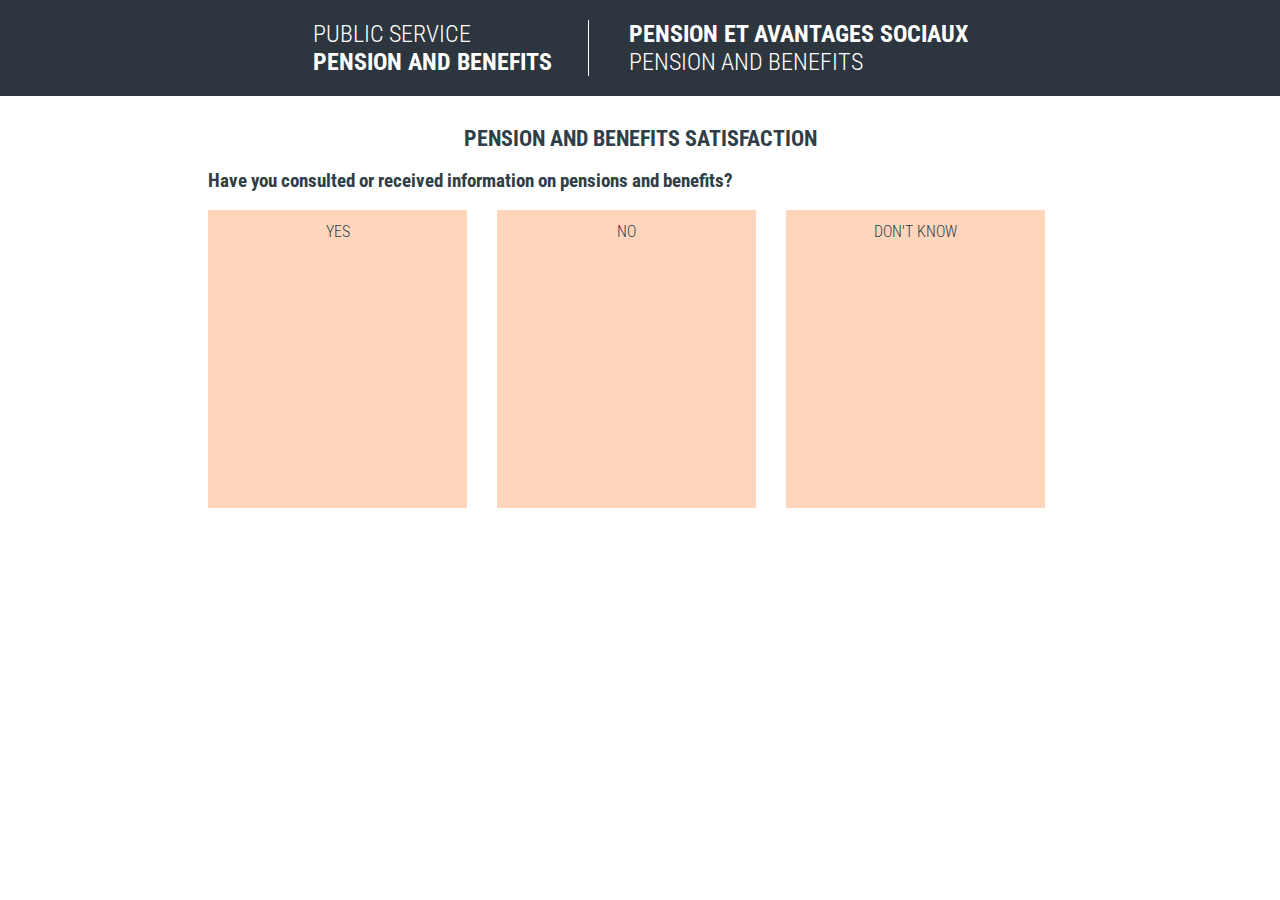
==== feedback.html @ 2e22b11c "Merge pull request #13 from Crazymomon/master" ====
<html class="">
  <head>
    <meta charset="utf-8">
    <meta http-equiv="x-ua-compatible" content="ie=edge">
    <title>Pension and benefits - Feedback</title>
    <meta name="description" content="The Treasury Board of Canada Secretariat would like your feedback on the information available on pensions and benefits.">
    <meta name="viewport" content="user-scalable=no, width=device-width, initial-scale=1, maximum-scale=1">
    <meta name="author" content="PBS">

  <!-- --------------------------- CSS -------------------------->
    <link rel="stylesheet" href="css/main.css">
    <link rel="stylesheet" href="css/feedback.css">
  </head>

  <!-- --------------------------- BODY -------------------------- -->
  <body>
      <header>
   		<h2>Public service<br><span>pension and benefits</span></h2>

        <h2><span>Pension et avantages sociaux</span><br>pension and benefits</h2>
    </header>
    <section>
        <h1>Pension and benefits Satisfaction</h1>
        <div id="questions">
            <div id="q1">
                <h3>Have you consulted or received information on pensions and benefits?</h3>
                    <form class="feedbackform">
                        <label class="lab">
                            <input class="option" type="radio" name="question1" value=y>
                            <div><span>yes</span></div>
                        </label>
                        <label class="lab">
                            <input class="option" type="radio" name="question1" value=n>
                            <div>no</div>
                        </label>

                        <label class="lab">
                            <input class="option" type="radio" name="question1" value=dk>
                            <div>Don't know</div>
                        </label>
                    </form>
            </div>

            <div id="q2">
                <h3>Question 2?</h3>
                    <form class="feedbackform">
                        <label class="lab">
                            <input class="option" type="radio" name="question1" value=y>
                            <div>yes</div>
                        </label>
                        <label class="lab">
                            <input class="option" type="radio" name="question1" value=n>
                            <div>no</div>
                        </label>

                        <label class="lab">
                            <input class="option" type="radio" name="question1" value=dk>
                            <div>Don't know</div>
                        </label>
                    </form>
            </div>
            <div id="q3">
                <h3>Question 3?</h3>
                    <form class="feedbackform">
                        <label class="lab">
                            <input class="option" type="radio" name="question1" value=y>
                            <div>yes</div>
                        </label>
                        <label class="lab">
                            <input class="option" type="radio" name="question1" value=n>
                            <div>no</div>
                        </label>

                        <label class="lab">
                            <input class="option" type="radio" name="question1" value=dk>
                            <div>Don't know</div>
                        </label>
                    </form>
            </div>
        </div>
    </section>

    <!-- ---------------------------- JAVASCRIPT SOURCES -------------------------------- -->

    <script src="https://ajax.googleapis.com/ajax/libs/jquery/3.4.0/jquery.min.js"></script>
    <script src="src/feedback.js"></script>
  </body>
</html>
---- css/main.css ----
/* PBS FONTS */
@import url('https://fonts.googleapis.com/css?family=Roboto+Condensed:300,500,700&display=swap');
/* font-family: 'Roboto Condensed', sans-serif; * /
/* font-weight: 300, 400 */

/* ----------------- Base ----------------- */
* {
  -moz-box-sizing: border-box;
  -webkit-box-sizing: border-box;
  box-sizing: border-box;
}
html {
  overflow-y: scroll;
  overflow-x: hidden;
  background: #fff;
  scroll-behavior: smooth; /* To smooth scroll to top button */
}
html.dragging body {
  -moz-user-select: none;
  -webkit-user-select: none;
  -ms-user-select: none;
  user-select: none;
}
body {
  position: relative;
  font-family: 'Roboto Condensed', sans-serif; /* PBS font - CRz */
  font-size: 16px;
  font-weight: 300;
  /* line-height: 1.5; */ /* CRz */
  color: #303e48; /* PBS main text color */
  margin:0; padding: 0 0 50px;
}

/* ------------------ Clearfix ----------------------*/

.cf:before,
.cf:after {
  content: " ";
  display: table;
}
.cf:after {
  clear: both;
}

/* ---------------- Material icons -----------------*/

.material-icons {
  display: inline-block;
  vertical-align: top;
  line-height: inherit;
  font-size: inherit;
}

/* ------------------- BUTTONS -------------------- */
/*.individualWidth{
  width:100%;
}*/ /* deleted by CRz */

/* Animated fade in/out buttons */
button{
    -webkit-transition: all 0.1s ease-out;
  -moz-transition: all 0.1s ease-out;
  -ms-transition: all 0.1s ease-out;
  -o-transition: all 0.1s ease-out;
  transition: all 0.1s ease-out;
}

/* Webstats statistics button */
#statsContainer{margin-bottom: 100px;}
#stats{
    background: #303e48;
    color:#fff;
    font-weight: 700;
    border:none;
    padding: 1em 0;
    width:200px;
    text-transform: uppercase;
    cursor: pointer;
    outline:none;
    display: inline-block;
}

#stats{float:left;}

#stats:hover{
    background-color:#4a5e6d;
}

#personcontainer{
    position:fixed; bottom: 0;
    width:100%;
    text-align:center;
    z-index:1000;

}
#person, #summary{
  margin 0 auto;
  width:80%;
  display: inline-block;
  border: 0;
  outline: 0;
  padding: 0px 15px;
  font-weight: 700;
  text-align: center;
  white-space: nowrap;
  color: #fff;
  -ms-touch-action: manipulation;
  touch-action: manipulation;
  cursor: pointer;
  -webkit-user-select: none;
  -moz-user-select: none;
  -ms-user-select: none;
  user-select: none;
  padding:20px 0;
  -webkit-box-shadow: 0px -5px 12px 1px rgba(0,0,0,0.63);
    -moz-box-shadow: 0px -5px 12px 1px rgba(0,0,0,0.63);
    box-shadow: 0px -5px 12px 1px rgba(0,0,0,0.63);
    float:left;
}
#person{background: #303e48;}
#person:hover{
   background-color:#4a5e6d;
}
#summary{
    background: #ef4144;
    width:20%;
    float:right;
    }
#summary:hover{background-color: #fe5b5d}

#scrollToTopContainer{
    position:fixed; bottom: 100px; right: 0;
    width:50px;
    text-align:center;
    z-index:1000;
}
#scrollToTop{
    display: none;
    background: #fff;
    font-size: 2em;
    line-height:.5em;
    font-weight: 700;
    height:75px;
    border: 0;
    outline: 0;
    cursor: pointer;
  }

.btn:focus,
.btn:hover,
.btn:active { outline: 0;}


/* ------------------- Forms --------------------*/

.form-control {
  display: block;
  width: 100%;
  height: 40px;
  padding: 5px 15px;
  font-size: 16px;
  line-height: 26px;
  color: inherit;
  background: #fff;
  border: 2px solid #e5e5e5;
  border-radius: 4px;
  -webkit-appearance: none;
  -moz-appearance: none;
  -o-appearance: none;
  appearance: none;
}
/*select.form-control {
  padding-right: 40px;
  cursor: pointer;
}*/
select.form-control::-ms-expand {
  display: none;
}
.form-control:focus {
  outline: 0;
  border-color: #4a9ff9;
}

/*------------------------- Header ---------------------------- */

header {
    background: #2d363e;
  padding: 30px auto;
  text-align: center;
  color: #fff;
}
header .logo {
  max-width: 240px;
  margin: 60px auto 60px auto;
}

header .logo svg {
  width: 100%;
  height: 100%;
}
header h2 {
display: inline-block;
font-size:1.5em;
font-weight: 300;
text-transform: uppercase;
text-align: left;
}
header h2:first-of-type{
    border-right: 1px solid #fff;
    padding-right: 1.5em;}
header h2:last-of-type{
    padding-left:1.5em;
}
header h2 span{
font-weight: 700 !important;
}
@media screen and (max-width: 960px) {
header{text-align: left; padding-left:3%;}
}
@media screen and (max-width: 720px) {
header h2 {font-size:1em;}
/* Replace button text for EOD (End od day), shorter text for mobile */
#summary span{display: none;}
#summary:after {content: 'EOD';}
}

@media screen and (max-width: 450px) {
header h2 {font-size:.7em;}
#person, #summary{ padding:30px 0;}
}

/* --------------- Section ---------------- */

section {
  margin: 30px auto;
  padding-top: 0;
  max-width: 940px;
  padding: 0 3%;
  text-align: left;
}
section h1{
    font-size:1.35em;
    text-transform: uppercase;
    text-align:center;
}

@media (max-width: 600px) {
  section.demo {
    border-top: 0;
  }
}

/* ------------- Webstats box ---------------*/
#webStats{
    background: #4d5b65;
    font-weight: 300 !important;
    color: #fff;
    padding:15px;
}

#webStats b, #webStats u{
    font-weight: 300;
    text-decoration: none;

}


/* Search and Add tiles */
.controls {
    width:100%;
  margin: 30px 0;
}
/* Search */
.control {
  position: relative;
  display:inline-block;
  width: 47%;
  padding: 0;
  margin-right:7%;
}
.control-icon {
  position: absolute;
  left: 10px;
  top: 0;
  width: 40px;
  height: 40px;
  line-height: 40px;
  text-align: center;
  z-index: 2;
  pointer-events: none;
}
.add-tile-container{
    display:inline-block;
    width:47%; margin-right:-2%;
}

input[type=text], select {
font-family: 'Roboto Condensed', sans-serif;
  width: 100%;
  padding: 12px 20px;
  margin: 8px 0;
  display: inline-block;
  border: none;
  border-radius: 0;
  box-sizing: border-box;
  text-align: center;
}
input#newTileName{
    /*background: #d5bd71;*/
    display: inline-block;
    max-width:74%;
    font-weight:700;
    font-size:1em;
    text-align:left;
   /* border: 2px solid #d3ae37;;*/
    color:#000;
    margin 0;
    padding: 10px 10px 9px;
    border-bottom: 1px solid #303e48;
    outline: none;
}
button.add-more-items{
    background: #303e48;
    display: inline-block;
    color:#fff;
    border:none;
    font-size:1.5em;
    box-sizing:border-box;
    margin-left:-3px;
     vertical-align: middle;
     margin-bottom:4px;
     max-width:25%;
     padding: 6px 10px;
     cursor: pointer;
     outline: none;
}
button.add-more-items:hover{background-color:#4a5e6d;}
input.search-field {
  /*background:#92adb6;*/
  width: 100%;
  padding: 12px 20px;
  margin: 8px 0;
  display: inline-block;
  border-bottom: 1px solid #303e48;;
  border-radius: 0;
  box-sizing: border-box;
  text-align: left;
  color:#303e48 !important;
  font-weight: 700;
}
input::placeholder { /* Chrome, Firefox, Opera, Safari 10.1+ */
  color:#303e48;
  opacity: 1; /* Firefox */
  font-weight: 700;
}
input:-ms-input-placeholder { /* Internet Explorer 10-11 */
  color: #303e48;
}
input::-ms-input-placeholder { /* Microsoft Edge */
  color: #303e48;
}

/* --------------- Footer ----------------- */

footer {
  margin: 0 auto;
  max-width: 940px;
  text-align: center;
  border-top: 2px solid #e5e5e5;
  padding-top: 30px;
  padding-bottom: 30px;
}
footer img{max-width:200px; }


/* ADAPTIVE */
@media (max-width: 600px) {
  .control {
    float: none;
    width: auto;
    margin: 0 0 15px 0;
  }
  .control.layout {
    margin: 0;
  }
}

@media screen and (max-width: 450px) {
 .control {
  width: 85%;
  margin-right:0;
  }
 .add-tile-container{
    width:100%; margin-right:0;
  }
}
---- css/feedback.css ----
.feedbackform{width:100%;}
.lab { display : inline-block; width:30%; margin-right:3%;}
.lab > input{ /* HIDE RADIO */
    visibility: hidden; /* Makes input not-clickable */
    position: absolute; /* Remove input from document flow */
}
.lab > input + div{ /* DIV STYLES */
    cursor:pointer;
    border:2px solid transparent;
    background:#ffd6bb;
    display:table; /*For vertical align text */
    width:100%; text-align: center;
    padding-bottom:90%;
    text-transform: uppercase;
    padding:10px 0;
}
.lab > input + div div{display:table-cell; vertical-align: middle;}

.lab > input + div:last-of-type{margin-right:0 !important;}

.lab > input + div:hover{background: #F98E47;}

.lab > input + div:after{content:""; display:block; padding-bottom: 100%;}

.lab > input:checked + div{ /* (RADIO CHECKED) DIV STYLES */
    background-color: #ffd6bb;
    border: 1px solid #ff6600;
}
#questions>div{display:none;}
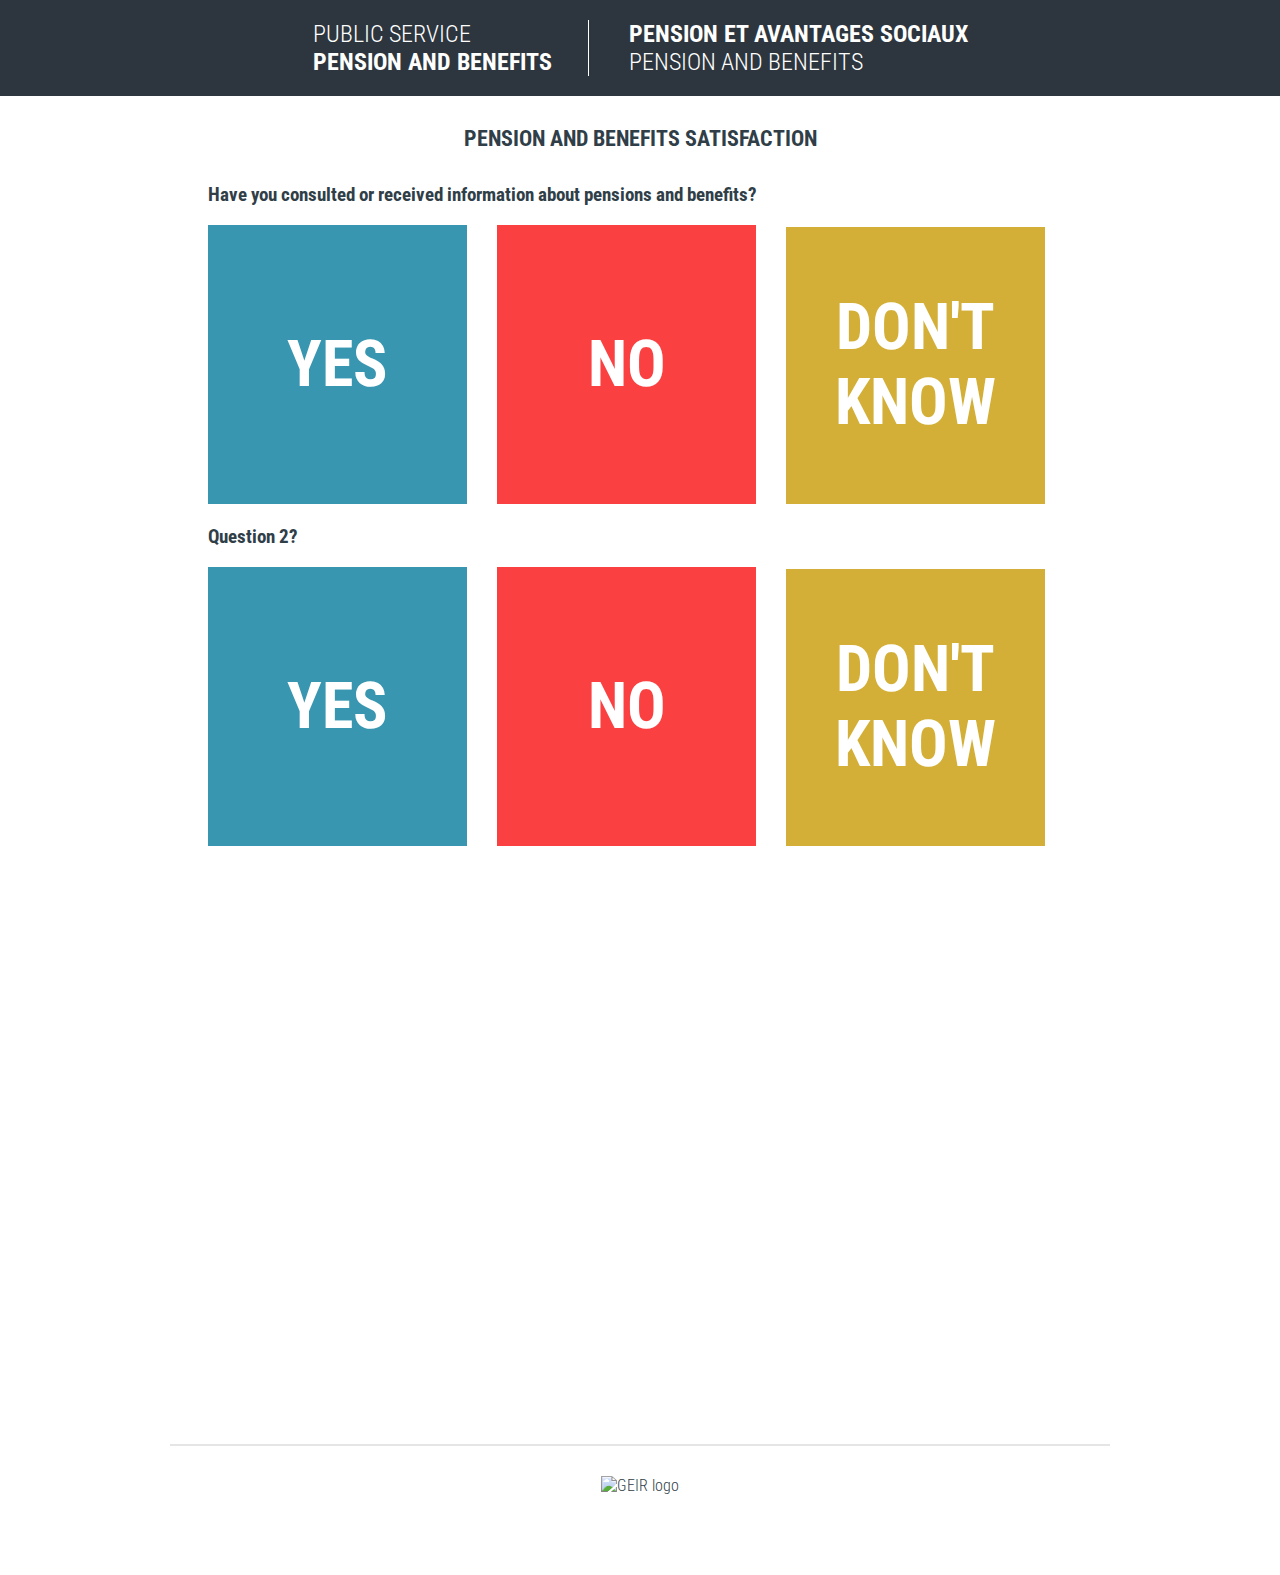
==== commit c13cbfc8: "Following live changes on server" ====
--- a/feedback.html
+++ b/feedback.html
@@ -1,4 +1,4 @@
-<html class="">
+<html>
   <head>
     <meta charset="utf-8">
     <meta http-equiv="x-ua-compatible" content="ie=edge">
@@ -13,7 +13,7 @@
   </head>
 
   <!-- --------------------------- BODY -------------------------- -->
-  <body>
+  <body id="feedback">
       <header>
    		<h2>Public service<br><span>pension and benefits</span></h2>
 
@@ -23,18 +23,34 @@
         <h1>Pension and benefits Satisfaction</h1>
         <div id="questions">
             <div id="q1">
-                <h3>Have you consulted or received information on pensions and benefits?</h3>
+                <h3>Have you consulted or received information about pensions and benefits?</h3>
                     <form class="feedbackform">
-                        <label class="lab">
+                        <label>
                             <input class="option" type="radio" name="question1" value=y>
                             <div><span>yes</span></div>
                         </label>
-                        <label class="lab">
+                        <label>
                             <input class="option" type="radio" name="question1" value=n>
                             <div>no</div>
                         </label>
-
-                        <label class="lab">
+                        <label>
+                            <input class="option" type="radio" name="question1" value=dk>
+                            <div>Don't know</div>
+                        </label>
+                    </form>
+				
+				
+				 <h3>Question 2?</h3>
+                    <form class="feedbackform">
+                        <label>
+                            <input class="option" type="radio" name="question1" value=y>
+                            <div>yes</div>
+                        </label>
+                        <label>
+                            <input class="option" type="radio" name="question1" value=n>
+                            <div>no</div>
+                        </label>
+                        <label>
                             <input class="option" type="radio" name="question1" value=dk>
                             <div>Don't know</div>
                         </label>
@@ -44,16 +60,15 @@
             <div id="q2">
                 <h3>Question 2?</h3>
                     <form class="feedbackform">
-                        <label class="lab">
+                        <label>
                             <input class="option" type="radio" name="question1" value=y>
                             <div>yes</div>
                         </label>
-                        <label class="lab">
+                        <label>
                             <input class="option" type="radio" name="question1" value=n>
                             <div>no</div>
                         </label>
-
-                        <label class="lab">
+                        <label>
                             <input class="option" type="radio" name="question1" value=dk>
                             <div>Don't know</div>
                         </label>
@@ -62,16 +77,15 @@
             <div id="q3">
                 <h3>Question 3?</h3>
                     <form class="feedbackform">
-                        <label class="lab">
+                        <label>
                             <input class="option" type="radio" name="question1" value=y>
                             <div>yes</div>
                         </label>
-                        <label class="lab">
+                        <label>
                             <input class="option" type="radio" name="question1" value=n>
                             <div>no</div>
                         </label>
-
-                        <label class="lab">
+                        <label>
                             <input class="option" type="radio" name="question1" value=dk>
                             <div>Don't know</div>
                         </label>
@@ -80,6 +94,11 @@
         </div>
     </section>
 
+    <!-- ----------------------- FOOTER ------------------------------------ -->
+    <footer>
+        <div><img src="_img/GEIR-BIL@476x248.png" alt="GEIR logo"></div>
+    </footer>
+
     <!-- ---------------------------- JAVASCRIPT SOURCES -------------------------------- -->
 
     <script src="https://ajax.googleapis.com/ajax/libs/jquery/3.4.0/jquery.min.js"></script>
--- a/css/main.css
+++ b/css/main.css
@@ -95,7 +95,7 @@
 }
 #person, #summary{
   margin 0 auto;
-  width:80%;
+  width:100%;
   display: inline-block;
   border: 0;
   outline: 0;
@@ -121,12 +121,12 @@
 #person:hover{
    background-color:#4a5e6d;
 }
-#summary{
+/*#summary{
     background: #ef4144;
     width:20%;
     float:right;
     }
-#summary:hover{background-color: #fe5b5d}
+#summary:hover{background-color: #fe5b5d}*/
 
 #scrollToTopContainer{
     position:fixed; bottom: 100px; right: 0;
--- a/css/feedback.css
+++ b/css/feedback.css
@@ -1,29 +1,47 @@
-.feedbackform{width:100%;}
-.lab { display : inline-block; width:30%; margin-right:3%;}
-.lab > input{ /* HIDE RADIO */
+#feedback form{width:100%;}
+#questions{position: relative;} #questions div:first-child{position: absolute; top: 0; left: 0; width:100%;}
+label { display : inline-block; width:30%; margin-right:3%; background:#333;}
+label > input{ /* HIDE DEFAULT RADIO BUTTON*/
     visibility: hidden; /* Makes input not-clickable */
     position: absolute; /* Remove input from document flow */
 }
-.lab > input + div{ /* DIV STYLES */
+/* Div that replace default radio button (color squares)*/
+label > input + div{ /* DIV STYLES */
     cursor:pointer;
     border:2px solid transparent;
-    background:#ffd6bb;
+    background:#333;
     display:table; /*For vertical align text */
     width:100%; text-align: center;
-    padding-bottom:90%;
     text-transform: uppercase;
-    padding:10px 0;
+    padding:100px 0;
+    color:#fff;
+    font-size:4em;
+    font-weight:700;
 }
-.lab > input + div div{display:table-cell; vertical-align: middle;}
 
-.lab > input + div:last-of-type{margin-right:0 !important;}
+ /*temporary dealing with two lines of text */
+label:last-child > input + div{padding:61px 0 62px;}
 
-.lab > input + div:hover{background: #F98E47;}
+/* Form option buttons colors */
+/* yes */
+label:nth-child(1) > input + div{background:rgba(56, 150, 176, 1) !important;}
+label:nth-child(1) > input + div:hover{background:rgba(56, 150, 176, .9) !important;}
+/*no*/
+label:nth-child(2) > input + div{background:rgba(250, 64, 65, 1) !important;}
+label:nth-child(2) > input + div:hover{background:rgba(250, 64, 65, .9) !important;}
+/*Don t know*/
+label:nth-child(3) > input + div{background:rgba(211, 175, 55, 1) !important;}
+label:nth-child(3) > input + div:hover{background:rgba(211, 175, 55, .9) !important;}
 
-.lab > input + div:after{content:""; display:block; padding-bottom: 100%;}
+/*Mouse hover effect*/
+label > input + div:hover{background: #F98E47 !important;}
 
-.lab > input:checked + div{ /* (RADIO CHECKED) DIV STYLES */
-    background-color: #ffd6bb;
-    border: 1px solid #ff6600;
-}
-#questions>div{display:none;}+/* Fix alignment, removing last div right margin */
+label > input + div:last-of-type{margin-right:0 !important;}
+
+/* (RADIO CHECKED) DIV STYLES -- Do not need since question changes on click --
+label > input:checked + div{}
+ */
+
+/* Hidding all questions on load. JS load the first one */
+#questions>div{display:none;}
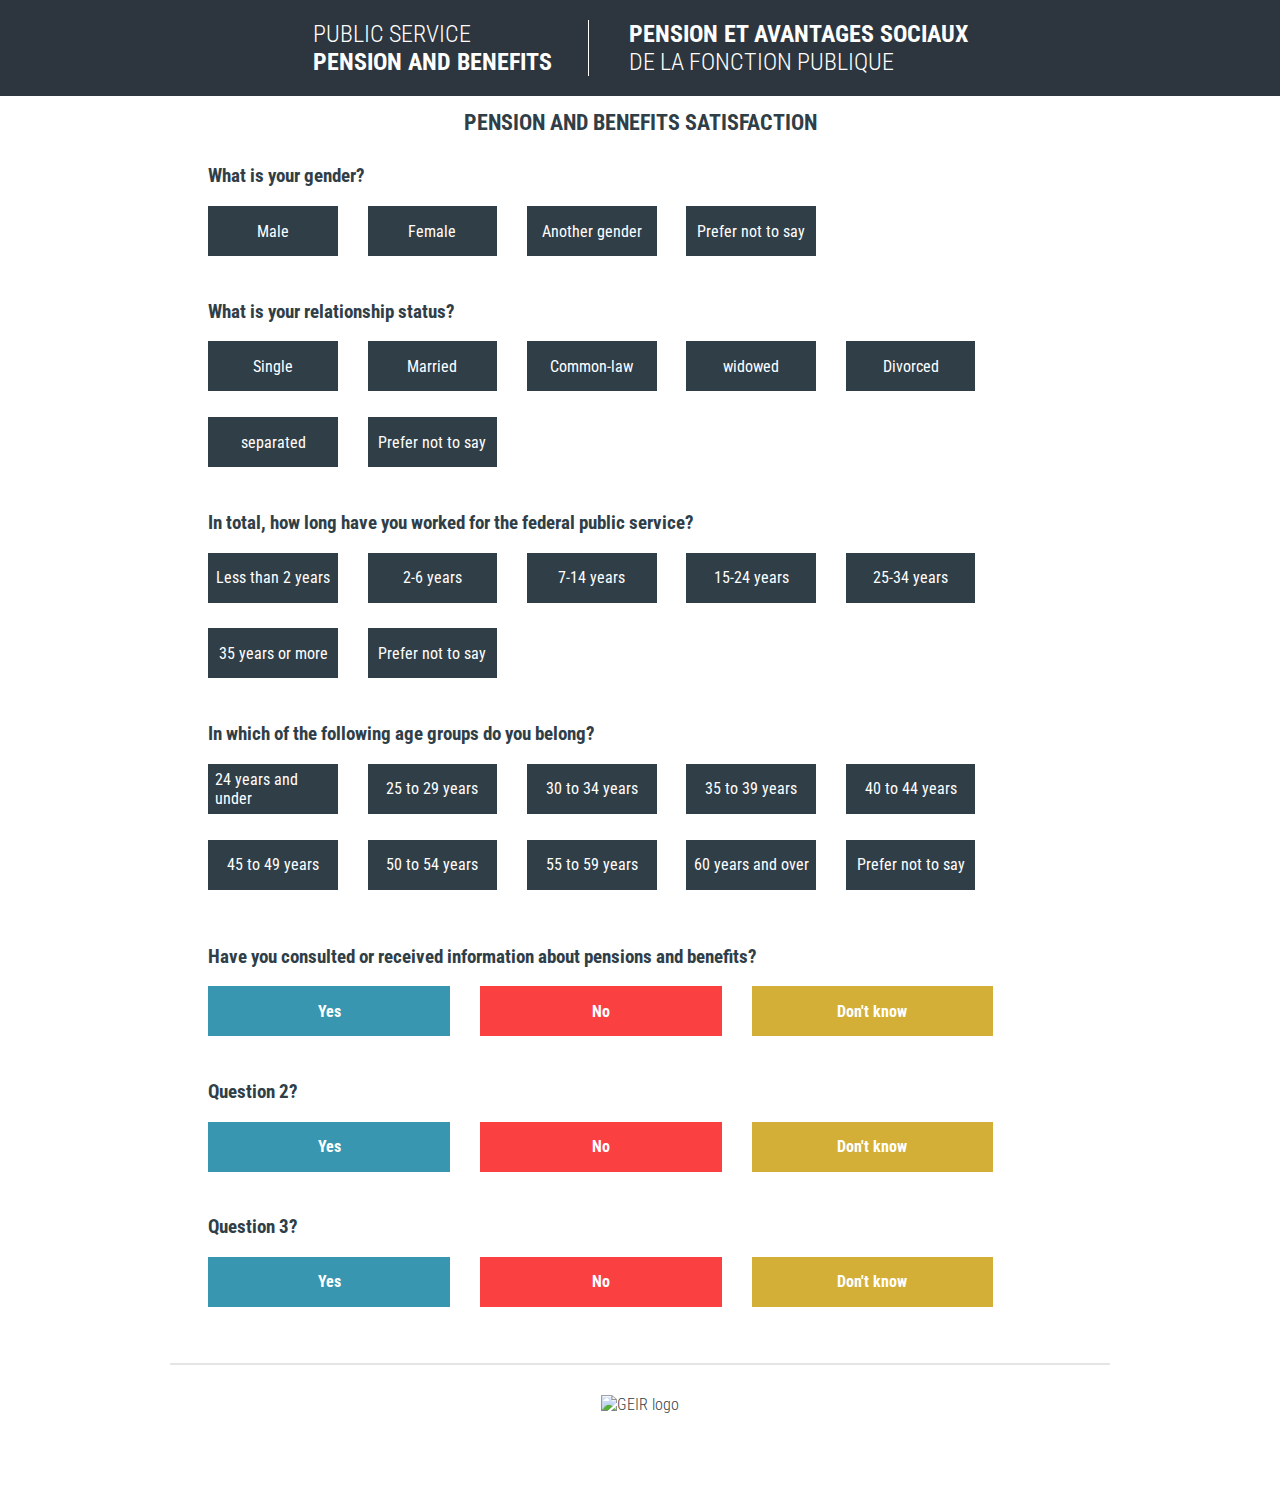
==== commit 094bc38b: "Merge pull request #21 from Crazymomon/master" ====
--- a/feedback.html
+++ b/feedback.html
@@ -14,83 +14,202 @@
 
   <!-- --------------------------- BODY -------------------------- -->
   <body id="feedback">
-      <header>
-   		<h2>Public service<br><span>pension and benefits</span></h2>
-
-        <h2><span>Pension et avantages sociaux</span><br>pension and benefits</h2>
-    </header>
-    <section>
-        <h1>Pension and benefits Satisfaction</h1>
-        <div id="questions">
-            <div id="q1">
-                <h3>Have you consulted or received information about pensions and benefits?</h3>
-                    <form class="feedbackform">
-                        <label>
-                            <input class="option" type="radio" name="question1" value=y>
-                            <div><span>yes</span></div>
-                        </label>
-                        <label>
-                            <input class="option" type="radio" name="question1" value=n>
-                            <div>no</div>
-                        </label>
-                        <label>
-                            <input class="option" type="radio" name="question1" value=dk>
-                            <div>Don't know</div>
-                        </label>
-                    </form>
-				
-				
-				 <h3>Question 2?</h3>
-                    <form class="feedbackform">
-                        <label>
-                            <input class="option" type="radio" name="question1" value=y>
-                            <div>yes</div>
-                        </label>
-                        <label>
-                            <input class="option" type="radio" name="question1" value=n>
-                            <div>no</div>
-                        </label>
-                        <label>
-                            <input class="option" type="radio" name="question1" value=dk>
-                            <div>Don't know</div>
-                        </label>
-                    </form>
-            </div>
-
-            <div id="q2">
-                <h3>Question 2?</h3>
-                    <form class="feedbackform">
-                        <label>
-                            <input class="option" type="radio" name="question1" value=y>
-                            <div>yes</div>
-                        </label>
-                        <label>
-                            <input class="option" type="radio" name="question1" value=n>
-                            <div>no</div>
-                        </label>
-                        <label>
-                            <input class="option" type="radio" name="question1" value=dk>
-                            <div>Don't know</div>
-                        </label>
-                    </form>
-            </div>
-            <div id="q3">
-                <h3>Question 3?</h3>
-                    <form class="feedbackform">
-                        <label>
-                            <input class="option" type="radio" name="question1" value=y>
-                            <div>yes</div>
-                        </label>
-                        <label>
-                            <input class="option" type="radio" name="question1" value=n>
-                            <div>no</div>
-                        </label>
-                        <label>
-                            <input class="option" type="radio" name="question1" value=dk>
-                            <div>Don't know</div>
-                        </label>
-                    </form>
-            </div>
+  <header>
+    <h2>Public service<br><span>pension and benefits</span></h2>
+    <h2><span>Pension et avantages sociaux</span><br>de la fonction publique</h2>
+  </header>
+      <h1>Pension and benefits Satisfaction</h1>
+
+    <section id="demographics">
+        <div>
+            <h3>What is your gender?</h3>
+            <form class="feedbackform">
+                <label>
+                    <input class="option" type="radio" name="demog1" value="male">
+                    <div><span>Male</span></div>
+                </label>
+                <label>
+                    <input class="option" type="radio" name="demog1" value="female">
+                    <div><span>Female</span></div>
+                </label>
+                <label>
+                    <input class="option" type="radio" name="demog1" value="another">
+                    <div><span>Another gender</span></div>
+                </label>
+                    <label>
+                    <input class="option" type="radio" name="demog1" value="pnts">
+                    <div><span>Prefer not to say</span></div>
+                </label>
+            </form>
+        </div>
+        <div>
+			<h3>What is your relationship status?</h3>
+            <form class="feedbackform">
+                <label>
+                    <input class="option" type="radio" name="demog2" value="single">
+                    <div><span>Single</span></div>
+                </label>
+                <label>
+                    <input class="option" type="radio" name="demog2" value="married">
+                    <div><span>Married</span></div>
+                </label>
+                <label>
+                    <input class="option" type="radio" name="demog2" value="common-law">
+                    <div><span>Common-law</span></div>
+                </label>
+                    <label>
+                    <input class="option" type="radio" name="demog2" value="widowed">
+                    <div><span>widowed</span></div>
+                </label>
+                    <label>
+                    <input class="option" type="radio" name="demog2" value="divorced">
+                    <div><span>Divorced</span></div>
+                </label>
+                    <label>
+                    <input class="option" type="radio" name="demog2" value="separated">
+                    <div><span>separated</span></div>
+                </label>
+                    <label>
+                    <input class="option" type="radio" name="demog2" value="pnts">
+                    <div><span>Prefer not to say</span></div>
+                </label>
+            </form>
+        </div>
+        <div>
+            <h3>In total, how long have you worked for the federal public service?</h3>
+            <form class="feedbackform">
+                <label>
+                    <input class="option" type="radio" name="demog3" value="2-">
+                    <div><span>Less than 2 years</span></div>
+                </label>
+                <label>
+                    <input class="option" type="radio" name="demog3" value="2-6">
+                    <div><span>2-6 years</span></div>
+                </label>
+                <label>
+                    <input class="option" type="radio" name="demog3" value="7-14">
+                    <div><span>7-14 years</span></div>
+                </label>
+                    <label>
+                    <input class="option" type="radio" name="demog3" value="15-24">
+                    <div><span>15-24 years</span></div>
+                </label>
+                    <label>
+                    <input class="option" type="radio" name="demog3" value="25-34">
+                    <div><span>25-34 years</span></div>
+                </label>
+                    <label>
+                    <input class="option" type="radio" name="demog3" value="35+">
+                    <div><span>35 years or more</span></div>
+                </label>
+                    <label>
+                    <input class="option" type="radio" name="demog3" value="pnts">
+                    <div><span>Prefer not to say</span></div>
+                </label>
+            </form>
+        </div>
+        <div>
+            <h3>In which of the following age groups do you belong?</h3>
+            <form class="feedbackform">
+                <label>
+                    <input class="option" type="radio" name="demog4" value="24-">
+                    <div><span>24 years and under</span></div>
+                </label>
+                <label>
+                    <input class="option" type="radio" name="demog4" value="25-29">
+                    <div><span>25 to 29 years</span></div>
+                </label>
+                <label>
+                    <input class="option" type="radio" name="demog4" value="30-34">
+                    <div><span>30 to 34 years</span></div>
+                </label>
+                    <label>
+                    <input class="option" type="radio" name="demog4" value="35-39">
+                    <div><span>35 to 39 years</span></div>
+                </label>
+                    <label>
+                    <input class="option" type="radio" name="demog4" value="40-44">
+                    <div><span>40 to 44 years</span></div>
+                </label>
+                    <label>
+                    <input class="option" type="radio" name="demog4" value="45-49">
+                    <div><span>45 to 49 years</span></div>
+                </label>
+                </label>
+                    <label>
+                    <input class="option" type="radio" name="demog4" value="50-54">
+                    <div><span>50 to 54 years</span></div>
+                </label>
+                </label>
+                    <label>
+                    <input class="option" type="radio" name="demog4" value="55-59">
+                    <div><span>55 to 59 years</span></div>
+                </label>
+                </label>
+                    <label>
+                    <input class="option" type="radio" name="demog4" value="60+">
+                    <div><span>60 years and over</span></div>
+                </label>
+                    <label>
+                    <input class="option" type="radio" name="demog4" value="pnts">
+                    <div><span>Prefer not to say</span></div>
+                </label>
+            </form>
+        </div>
+    </section>
+
+    <section id="questions">
+        <div id="q1">
+            <h3>Have you consulted or received information about pensions and benefits?</h3>
+            <form class="feedbackform">
+                <label>
+                    <input class="option" type="radio" name="question1" value=y>
+                    <div><span>Yes</span></div>
+                </label>
+                <label>
+                    <input class="option" type="radio" name="question1" value=n>
+                    <div><span>No</span></div>
+                </label>
+                <label>
+                    <input class="option" type="radio" name="question1" value=dk>
+                    <div><span>Don't know</span></div>
+                </label>
+            </form>
+        </div>
+        <div id="q2">
+            <h3>Question 2?</h3>
+            <form class="feedbackform">
+                <label>
+                    <input class="option" type="radio" name="question1" value=y>
+                    <div><span>Yes</span></div>
+                </label>
+                <label>
+                    <input class="option" type="radio" name="question1" value=n>
+                    <div><span>No</span></div>
+                </label>
+                <label>
+                    <input class="option" type="radio" name="question1" value=dk>
+                    <div><span>Don't know</span></div>
+                </label>
+            </form>
+        </div>
+
+        <div id="q3">
+            <h3>Question 3?</h3>
+            <form class="feedbackform">
+                <label>
+                    <input class="option" type="radio" name="question1" value=y>
+                    <div><span>Yes</span></div>
+                </label>
+                <label>
+                    <input class="option" type="radio" name="question1" value=n>
+                    <div><span>No</span></div>
+                </label>
+                <label>
+                    <input class="option" type="radio" name="question1" value=dk>
+                    <div><span>Don't know</span></div>
+                </label>
+            </form>
         </div>
     </section>
 
@@ -103,5 +222,24 @@
 
     <script src="https://ajax.googleapis.com/ajax/libs/jquery/3.4.0/jquery.min.js"></script>
     <script src="src/feedback.js"></script>
+
+    <!--Change color when option is selected -->
+    <script>
+    $(document).ready(function() {
+        $('#demographics input[type="radio"]').change(
+            function(){
+                if ($(this).is(':checked')) {
+                    $(this.parentNode).addClass('selected').siblings().removeClass('selected');
+            }
+            });
+
+        $('#questions input[type="radio"]').change(
+            function(){
+                if ($(this).is(':checked')) {
+                    $(this.parentNode).addClass('selected2').siblings().removeClass('selected2');
+            }
+            });
+    });
+	</script>
   </body>
 </html>--- a/css/main.css
+++ b/css/main.css
@@ -238,7 +238,7 @@
   padding: 0 3%;
   text-align: left;
 }
-section h1{
+h1{
     font-size:1.35em;
     text-transform: uppercase;
     text-align:center;
@@ -335,7 +335,7 @@
      outline: none;
 }
 button.add-more-items:hover{background-color:#4a5e6d;}
-input.search-field {
+input.search-field, select {
   /*background:#92adb6;*/
   width: 100%;
   padding: 12px 20px;
@@ -348,15 +348,17 @@
   color:#303e48 !important;
   font-weight: 700;
 }
-input::placeholder { /* Chrome, Firefox, Opera, Safari 10.1+ */
+select, optgroup{text-transform: uppercase;}
+input::placeholder, select::placeholder { /* Chrome, Firefox, Opera, Safari 10.1+ */
   color:#303e48;
   opacity: 1; /* Firefox */
   font-weight: 700;
-}
-input:-ms-input-placeholder { /* Internet Explorer 10-11 */
+  text-transform: uppercase;
+}
+input:-ms-input-placeholder, select:-ms-input-placeholder { /* Internet Explorer 10-11 */
   color: #303e48;
 }
-input::-ms-input-placeholder { /* Microsoft Edge */
+input::-ms-input-placeholder, select::-ms-input-placeholder { /* Microsoft Edge */
   color: #303e48;
 }
 
--- a/css/feedback.css
+++ b/css/feedback.css
@@ -1,47 +1,64 @@
+.selected{background:rgba(56, 150, 176, 1) !important;}
+.selected2{background:#303e48 !important;}
+
+/* Hidding all questions on load. JS load the first one
+#questions>div{display:none;}
+#demographics>div{display:none;}
+*/
 #feedback form{width:100%;}
-#questions{position: relative;} #questions div:first-child{position: absolute; top: 0; left: 0; width:100%;}
-label { display : inline-block; width:30%; margin-right:3%; background:#333;}
-label > input{ /* HIDE DEFAULT RADIO BUTTON*/
+
+section{position: relative;}
+
+/* Lebel is used as a "wrap" for each option */
+label{
+    display : inline-block; margin:0 3% 3% 0;
+    height: 50px; padding: 0 5px;
+    box-sizing: border-box; /* vertical alignment */
+    vertical-align: top;
+}
+/* HIDE DEFAULT RADIO BUTTON*/
+label > input{
     visibility: hidden; /* Makes input not-clickable */
     position: absolute; /* Remove input from document flow */
 }
 /* Div that replace default radio button (color squares)*/
 label > input + div{ /* DIV STYLES */
+    position: relative;
     cursor:pointer;
     border:2px solid transparent;
-    background:#333;
-    display:table; /*For vertical align text */
+    margin:auto; /* IMPORTANT :: RE FLEX alignment */
     width:100%; text-align: center;
     text-transform: uppercase;
-    padding:100px 0;
     color:#fff;
-    font-size:4em;
-    font-weight:700;
 }
+/* FLEX mode to enable vertical text align */
+label > input + div{
+    display: inline-flex;
+    color: #fff; font-weight: 400; height: 50px;
+    }
+/* SPAN is used to vertical align text in the label div (flex) */
+label > input + div span{ display:block; margin:auto; text-align: left; text-transform: initial;}
 
- /*temporary dealing with two lines of text */
-label:last-child > input + div{padding:61px 0 62px;}
 
-/* Form option buttons colors */
+/* Demographics form options size */
+#demographics label{width:15%; background:#303e48;}
+
+/* Demographics mouse hover effect */
+#demographics label:hover{ background:  #3a4b57;}
+
+/* Questions  form options size */
+#questions label{width:28%;}
+
+#questions label > input + div{font-weight:700;}
+
+/* Questions form options colors */
 /* yes */
-label:nth-child(1) > input + div{background:rgba(56, 150, 176, 1) !important;}
-label:nth-child(1) > input + div:hover{background:rgba(56, 150, 176, .9) !important;}
+#questions label:first-of-type{background:rgba(56, 150, 176, 1)}
+#questions label:hover:first-of-type{background:rgba(56, 150, 176, .9)}
 /*no*/
-label:nth-child(2) > input + div{background:rgba(250, 64, 65, 1) !important;}
-label:nth-child(2) > input + div:hover{background:rgba(250, 64, 65, .9) !important;}
+#questions label:nth-of-type(2){background:rgba(250, 64, 65, 1)}
+#questions label:hover:nth-child(2){background:rgba(250, 64, 65, .9)}
 /*Don t know*/
-label:nth-child(3) > input + div{background:rgba(211, 175, 55, 1) !important;}
-label:nth-child(3) > input + div:hover{background:rgba(211, 175, 55, .9) !important;}
+#questions label:nth-of-type(3){background:rgba(211, 175, 55, 1)}
+#questions label:hover:nth-of-type(3){background:rgba(211, 175, 55, .9)}
 
-/*Mouse hover effect*/
-label > input + div:hover{background: #F98E47 !important;}
-
-/* Fix alignment, removing last div right margin */
-label > input + div:last-of-type{margin-right:0 !important;}
-
-/* (RADIO CHECKED) DIV STYLES -- Do not need since question changes on click --
-label > input:checked + div{}
- */
-
-/* Hidding all questions on load. JS load the first one */
-#questions>div{display:none;}
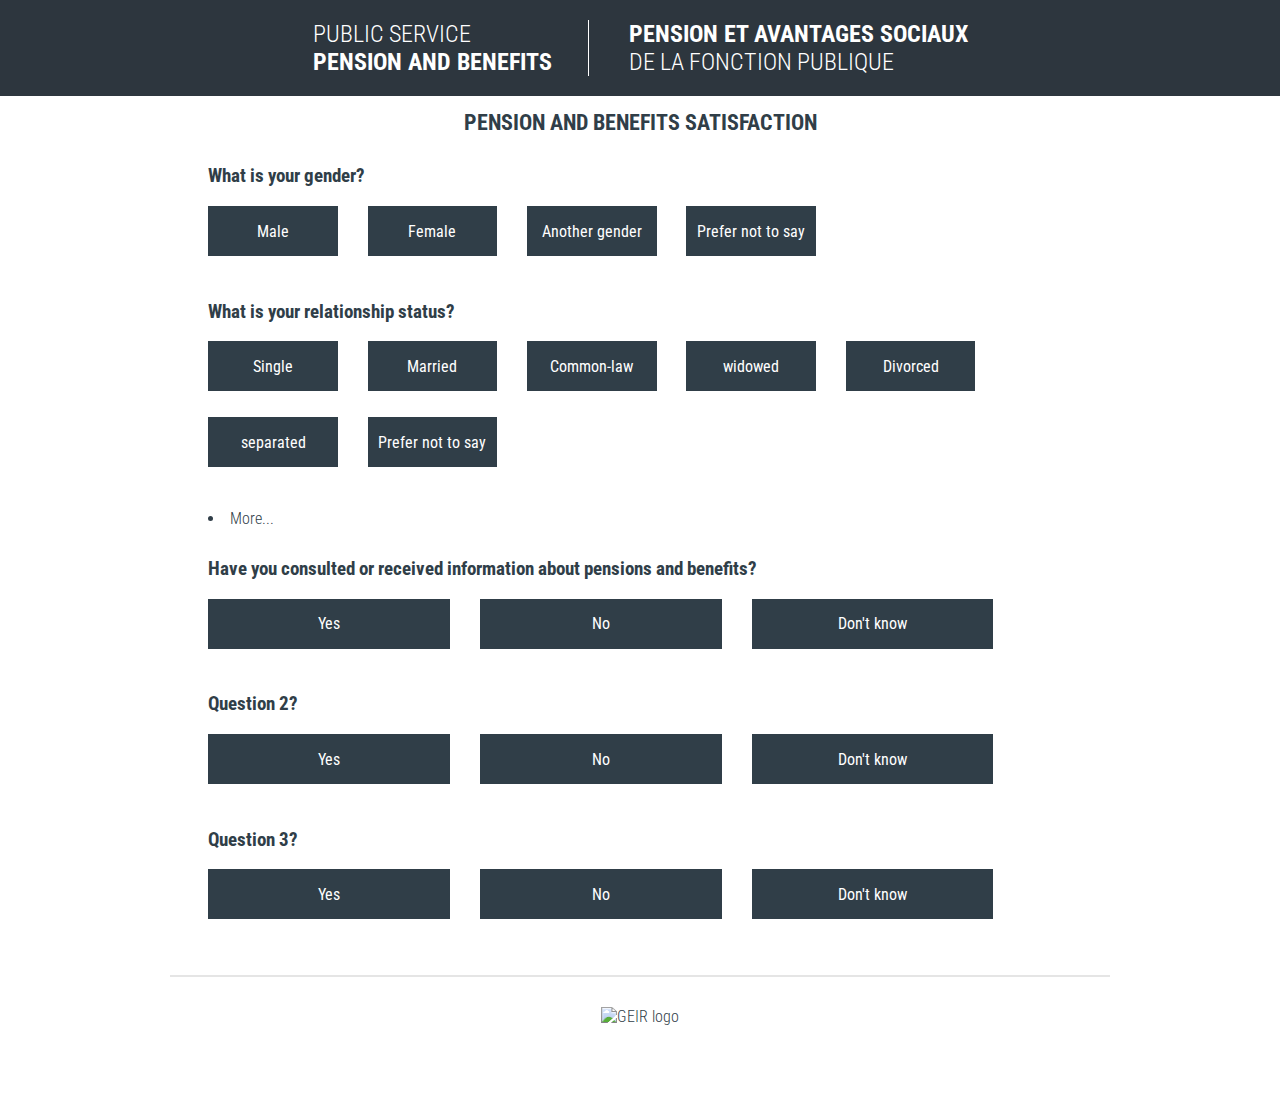
==== commit c23e246e: "Feedback demographics loading functionalities" ====
--- a/feedback.html
+++ b/feedback.html
@@ -76,6 +76,87 @@
             </form>
         </div>
         <div>
+            <h3>In total, how long have you worked for the federal public service?</h3>
+            <form class="feedbackform">
+                <label>
+                    <input class="option" type="radio" name="demog3" value="2-">
+                    <div><span>Less than 2 years</span></div>
+                </label>
+                <label>
+                    <input class="option" type="radio" name="demog3" value="2-6">
+                    <div><span>2-6 years</span></div>
+                </label>
+                <label>
+                    <input class="option" type="radio" name="demog3" value="7-14">
+                    <div><span>7-14 years</span></div>
+                </label>
+                    <label>
+                    <input class="option" type="radio" name="demog3" value="15-24">
+                    <div><span>15-24 years</span></div>
+                </label>
+                    <label>
+                    <input class="option" type="radio" name="demog3" value="25-34">
+                    <div><span>25-34 years</span></div>
+                </label>
+                    <label>
+                    <input class="option" type="radio" name="demog3" value="35+">
+                    <div><span>35 years or more</span></div>
+                </label>
+                    <label>
+                    <input class="option" type="radio" name="demog3" value="pnts">
+                    <div><span>Prefer not to say</span></div>
+                </label>
+            </form>
+        </div>
+        <div>
+            <h3>In which of the following age groups do you belong?</h3>
+            <form class="feedbackform">
+                <label>
+                    <input class="option" type="radio" name="demog4" value="24-">
+                    <div><span>24 years and under</span></div>
+                </label>
+                <label>
+                    <input class="option" type="radio" name="demog4" value="25-29">
+                    <div><span>25 to 29 years</span></div>
+                </label>
+                <label>
+                    <input class="option" type="radio" name="demog4" value="30-34">
+                    <div><span>30 to 34 years</span></div>
+                </label>
+                    <label>
+                    <input class="option" type="radio" name="demog4" value="35-39">
+                    <div><span>35 to 39 years</span></div>
+                </label>
+                    <label>
+                    <input class="option" type="radio" name="demog4" value="40-44">
+                    <div><span>40 to 44 years</span></div>
+                </label>
+                    <label>
+                    <input class="option" type="radio" name="demog4" value="45-49">
+                    <div><span>45 to 49 years</span></div>
+                </label>
+                </label>
+                    <label>
+                    <input class="option" type="radio" name="demog4" value="50-54">
+                    <div><span>50 to 54 years</span></div>
+                </label>
+                </label>
+                    <label>
+                    <input class="option" type="radio" name="demog4" value="55-59">
+                    <div><span>55 to 59 years</span></div>
+                </label>
+                </label>
+                    <label>
+                    <input class="option" type="radio" name="demog4" value="60+">
+                    <div><span>60 years and over</span></div>
+                </label>
+                    <label>
+                    <input class="option" type="radio" name="demog4" value="pnts">
+                    <div><span>Prefer not to say</span></div>
+                </label>
+            </form>
+        </div>
+         <div>
             <h3>In total, how long have you worked for the federal public service?</h3>
             <form class="feedbackform">
                 <label>
--- a/css/feedback.css
+++ b/css/feedback.css
@@ -5,8 +5,8 @@
 #questions>div{display:none;}
 #demographics>div{display:none;}
 */
+
 #feedback form{width:100%;}
-
 section{position: relative;}
 
 /* Lebel is used as a "wrap" for each option */
@@ -15,13 +15,18 @@
     height: 50px; padding: 0 5px;
     box-sizing: border-box; /* vertical alignment */
     vertical-align: top;
+    background:#303e48;
 }
+
+/* Mouse hover */
+label:hover{ background:#465a68;}
+
 /* HIDE DEFAULT RADIO BUTTON*/
 label > input{
     visibility: hidden; /* Makes input not-clickable */
     position: absolute; /* Remove input from document flow */
 }
-/* Div that replace default radio button (color squares)*/
+/* Div that replace default radio button */
 label > input + div{ /* DIV STYLES */
     position: relative;
     cursor:pointer;
@@ -39,26 +44,15 @@
 /* SPAN is used to vertical align text in the label div (flex) */
 label > input + div span{ display:block; margin:auto; text-align: left; text-transform: initial;}
 
-
 /* Demographics form options size */
-#demographics label{width:15%; background:#303e48;}
-
-/* Demographics mouse hover effect */
-#demographics label:hover{ background:  #3a4b57;}
+#demographics label{width:15%;}
 
 /* Questions  form options size */
 #questions label{width:28%;}
 
-#questions label > input + div{font-weight:700;}
+/* GEIR colors
+light blue : background:rgba(56, 150, 176, 1)
+red/pink: background:rgba(250, 64, 65, 1)
+gold: background:rgba(211, 175, 55, 1)
+*/
 
-/* Questions form options colors */
-/* yes */
-#questions label:first-of-type{background:rgba(56, 150, 176, 1)}
-#questions label:hover:first-of-type{background:rgba(56, 150, 176, .9)}
-/*no*/
-#questions label:nth-of-type(2){background:rgba(250, 64, 65, 1)}
-#questions label:hover:nth-child(2){background:rgba(250, 64, 65, .9)}
-/*Don t know*/
-#questions label:nth-of-type(3){background:rgba(211, 175, 55, 1)}
-#questions label:hover:nth-of-type(3){background:rgba(211, 175, 55, .9)}
-
